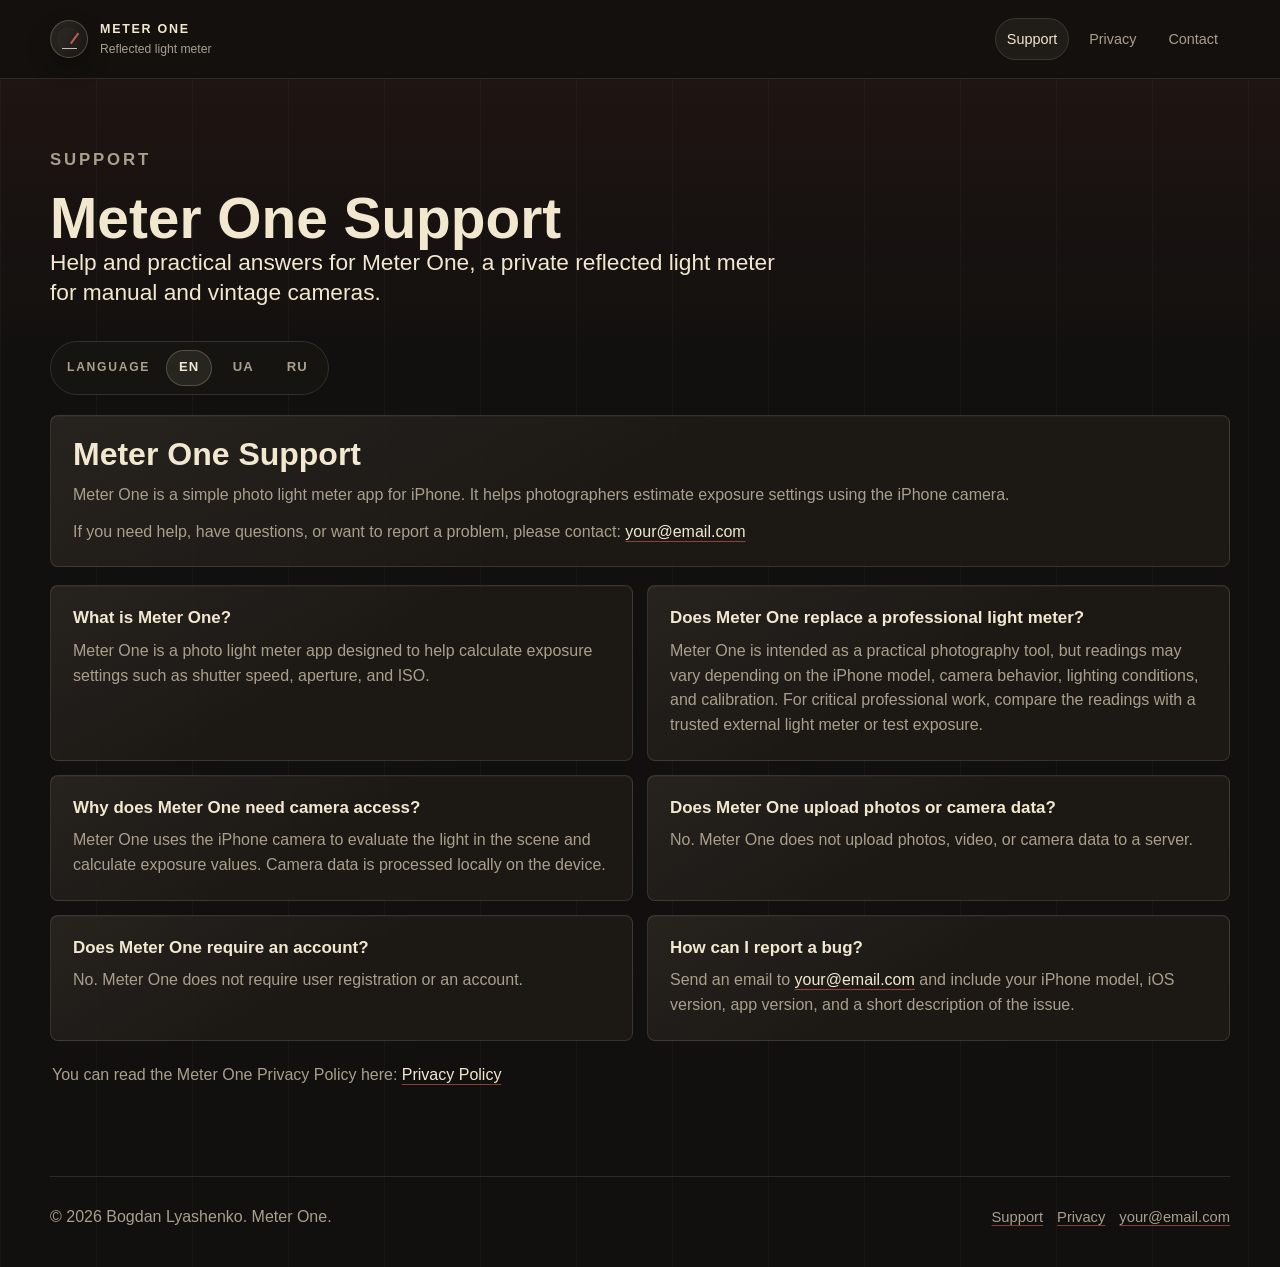
==== support.html @ 644aedee "meter one support" ====
<!doctype html>
<html lang="en">
  <head>
    <meta charset="utf-8">
    <meta name="viewport" content="width=device-width, initial-scale=1">
    <title>Meter One Support</title>
    <meta
      name="description"
      content="Meter One support, FAQ, and contact information in English, Ukrainian, and Russian."
    >
    <link rel="icon" type="image/svg+xml" href="assets/favicon.svg">
    <link rel="stylesheet" href="assets/css/styles.css">
    <script src="assets/js/main.js" defer></script>
  </head>
  <body>
    <header class="site-header">
      <a class="brand" href="index.html" aria-label="Meter One home">
        <span class="brand-glyph" aria-hidden="true"></span>
        <span>
          <span class="brand-title">METER ONE</span>
          <span class="brand-subtitle">Reflected light meter</span>
        </span>
      </a>
      <nav class="site-nav" aria-label="Main navigation">
        <a href="support.html" aria-current="page">Support</a>
        <a href="privacy.html">Privacy</a>
        <a href="#contact" data-email-link>Contact</a>
      </nav>
    </header>

    <main class="page-shell">
      <section class="page-hero">
        <p class="eyebrow">Support</p>
        <h1>Meter One Support</h1>
        <p>
          Help and practical answers for Meter One, a private reflected light meter for manual
          and vintage cameras.
        </p>
      </section>

      <section class="language-shell" aria-label="Localized support content">
        <div class="language-toolbar" data-language-switcher>
          <span>Language</span>
          <button type="button" data-lang-button="en" aria-pressed="true">EN</button>
          <button type="button" data-lang-button="uk" aria-pressed="false">UA</button>
          <button type="button" data-lang-button="ru" aria-pressed="false">RU</button>
        </div>

        <article class="language-panel" data-lang-panel="en" lang="en">
          <div class="policy-card">
            <h2>Meter One Support</h2>
            <p>
              Meter One is a simple photo light meter app for iPhone. It helps photographers estimate
              exposure settings using the iPhone camera.
            </p>
            <p>
              If you need help, have questions, or want to report a problem, please contact:
              <a href="#contact" data-email-link data-email-label="address"></a>
            </p>
          </div>

          <div class="faq-list">
            <article class="faq-card">
              <h3>What is Meter One?</h3>
              <p>Meter One is a photo light meter app designed to help calculate exposure settings such as shutter speed, aperture, and ISO.</p>
            </article>
            <article class="faq-card">
              <h3>Does Meter One replace a professional light meter?</h3>
              <p>Meter One is intended as a practical photography tool, but readings may vary depending on the iPhone model, camera behavior, lighting conditions, and calibration. For critical professional work, compare the readings with a trusted external light meter or test exposure.</p>
            </article>
            <article class="faq-card">
              <h3>Why does Meter One need camera access?</h3>
              <p>Meter One uses the iPhone camera to evaluate the light in the scene and calculate exposure values. Camera data is processed locally on the device.</p>
            </article>
            <article class="faq-card">
              <h3>Does Meter One upload photos or camera data?</h3>
              <p>No. Meter One does not upload photos, video, or camera data to a server.</p>
            </article>
            <article class="faq-card">
              <h3>Does Meter One require an account?</h3>
              <p>No. Meter One does not require user registration or an account.</p>
            </article>
            <article class="faq-card">
              <h3>How can I report a bug?</h3>
              <p>Send an email to <a href="#contact" data-email-link data-email-label="address"></a> and include your iPhone model, iOS version, app version, and a short description of the issue.</p>
            </article>
          </div>

          <p class="policy-link">You can read the Meter One Privacy Policy here: <a href="privacy.html">Privacy Policy</a></p>
        </article>

        <article class="language-panel" data-lang-panel="uk" lang="uk">
          <div class="policy-card">
            <h2>Підтримка Meter One</h2>
            <p>
              Meter One — це простий фотоекспонометр для iPhone. Додаток допомагає фотографам
              приблизно визначати параметри експозиції за допомогою камери iPhone.
            </p>
            <p>
              Якщо вам потрібна допомога, у вас є питання або ви хочете повідомити про проблему,
              напишіть на: <a href="#contact" data-email-link data-email-label="address"></a>
            </p>
          </div>

          <div class="faq-list">
            <article class="faq-card">
              <h3>Що таке Meter One?</h3>
              <p>Meter One — це додаток-фотоекспонометр, який допомагає розраховувати параметри експозиції, такі як витримка, діафрагма та ISO.</p>
            </article>
            <article class="faq-card">
              <h3>Чи замінює Meter One професійний експонометр?</h3>
              <p>Meter One призначений як практичний інструмент для фотографії, але показники можуть відрізнятися залежно від моделі iPhone, роботи камери, умов освітлення та калібрування. Для критично важливої професійної роботи рекомендується порівнювати показники з надійним зовнішнім експонометром або робити тестову експозицію.</p>
            </article>
            <article class="faq-card">
              <h3>Навіщо Meter One потрібен доступ до камери?</h3>
              <p>Meter One використовує камеру iPhone для оцінки освітлення сцени та розрахунку значень експозиції. Дані з камери обробляються локально на пристрої.</p>
            </article>
            <article class="faq-card">
              <h3>Чи завантажує Meter One фотографії або дані з камери?</h3>
              <p>Ні. Meter One не завантажує фотографії, відео або дані з камери на сервер.</p>
            </article>
            <article class="faq-card">
              <h3>Чи потрібен акаунт для використання Meter One?</h3>
              <p>Ні. Meter One не потребує реєстрації або створення акаунта.</p>
            </article>
            <article class="faq-card">
              <h3>Як повідомити про помилку?</h3>
              <p>Напишіть на <a href="#contact" data-email-link data-email-label="address"></a> і вкажіть модель iPhone, версію iOS, версію додатка та короткий опис проблеми.</p>
            </article>
          </div>

          <p class="policy-link">Політику конфіденційності Meter One можна прочитати тут: <a href="privacy.html">Політика конфіденційності</a></p>
        </article>

        <article class="language-panel" data-lang-panel="ru" lang="ru">
          <div class="policy-card">
            <h2>Поддержка Meter One</h2>
            <p>
              Meter One — это простой фотоэкспонометр для iPhone. Приложение помогает фотографам
              приблизительно определять параметры экспозиции с помощью камеры iPhone.
            </p>
            <p>
              Если вам нужна помощь, у вас есть вопросы или вы хотите сообщить о проблеме,
              напишите на: <a href="#contact" data-email-link data-email-label="address"></a>
            </p>
          </div>

          <div class="faq-list">
            <article class="faq-card">
              <h3>Что такое Meter One?</h3>
              <p>Meter One — это приложение-фотоэкспонометр, которое помогает рассчитывать параметры экспозиции, такие как выдержка, диафрагма и ISO.</p>
            </article>
            <article class="faq-card">
              <h3>Заменяет ли Meter One профессиональный экспонометр?</h3>
              <p>Meter One предназначен как практический инструмент для фотографии, но показания могут отличаться в зависимости от модели iPhone, работы камеры, условий освещения и калибровки. Для критически важной профессиональной работы рекомендуется сравнивать показания с надежным внешним экспонометром или делать тестовую экспозицию.</p>
            </article>
            <article class="faq-card">
              <h3>Зачем Meter One нужен доступ к камере?</h3>
              <p>Meter One использует камеру iPhone для оценки освещенности сцены и расчета значений экспозиции. Данные с камеры обрабатываются локально на устройстве.</p>
            </article>
            <article class="faq-card">
              <h3>Загружает ли Meter One фотографии или данные с камеры?</h3>
              <p>Нет. Meter One не загружает фотографии, видео или данные с камеры на сервер.</p>
            </article>
            <article class="faq-card">
              <h3>Нужен ли аккаунт для использования Meter One?</h3>
              <p>Нет. Meter One не требует регистрации или создания аккаунта.</p>
            </article>
            <article class="faq-card">
              <h3>Как сообщить об ошибке?</h3>
              <p>Напишите на <a href="#contact" data-email-link data-email-label="address"></a> и укажите модель iPhone, версию iOS, версию приложения и краткое описание проблемы.</p>
            </article>
          </div>

          <p class="policy-link">Политику конфиденциальности Meter One можно прочитать здесь: <a href="privacy.html">Политика конфиденциальности</a></p>
        </article>
      </section>
    </main>

    <footer class="site-footer" id="contact">
      <p>© 2026 Bogdan Lyashenko. Meter One.</p>
      <nav aria-label="Footer navigation">
        <a href="support.html">Support</a>
        <a href="privacy.html">Privacy</a>
        <a href="#contact" data-email-link data-email-label="address">Contact</a>
      </nav>
    </footer>
  </body>
</html>
---- assets/css/styles.css ----
:root {
  --bg: #11100e;
  --bg-soft: #171512;
  --card: #1e1b17;
  --card-2: #25211c;
  --cream: #f2e8d0;
  --muted: #a99f8c;
  --muted-2: #746d60;
  --red: #b9473f;
  --red-soft: #e06a5f;
  --brass: #c2a15f;
  --line: rgba(242, 232, 208, 0.12);
  --line-strong: rgba(242, 232, 208, 0.22);
  --shadow: rgba(0, 0, 0, 0.36);
  --max: 1180px;
}

* {
  box-sizing: border-box;
}

html {
  min-height: 100%;
  background: var(--bg);
  color: var(--cream);
  scroll-behavior: smooth;
}

body {
  min-height: 100%;
  margin: 0;
  font-family: -apple-system, BlinkMacSystemFont, "SF Pro Display", "SF Pro Text", "Segoe UI", sans-serif;
  color: var(--cream);
  background:
    linear-gradient(180deg, rgba(185, 71, 63, 0.10), transparent 370px),
    linear-gradient(90deg, rgba(242, 232, 208, 0.035) 1px, transparent 1px),
    var(--bg);
  background-size: auto, 96px 96px, auto;
  line-height: 1.55;
  text-rendering: optimizeLegibility;
  -webkit-font-smoothing: antialiased;
}

body::before {
  position: fixed;
  inset: 0;
  z-index: -1;
  pointer-events: none;
  content: "";
  background: linear-gradient(135deg, rgba(255, 255, 255, 0.035), transparent 28%, rgba(0, 0, 0, 0.22));
}

a {
  color: var(--cream);
  text-decoration-color: rgba(224, 106, 95, 0.55);
  text-underline-offset: 0.22em;
  transition: color 180ms ease, border-color 180ms ease, background 180ms ease, transform 180ms ease;
}

a:hover {
  color: var(--red-soft);
}

button {
  font: inherit;
}

::selection {
  color: var(--bg);
  background: var(--cream);
}

.site-header {
  position: sticky;
  top: 0;
  z-index: 10;
  display: flex;
  align-items: center;
  justify-content: space-between;
  gap: 24px;
  width: 100%;
  padding: 18px max(22px, calc((100vw - var(--max)) / 2));
  border-bottom: 1px solid var(--line);
  background: rgba(17, 16, 14, 0.84);
  -webkit-backdrop-filter: blur(18px);
  backdrop-filter: blur(18px);
}

.brand {
  display: inline-flex;
  align-items: center;
  gap: 12px;
  min-width: 0;
  color: var(--cream);
  text-decoration: none;
}

.brand-glyph {
  position: relative;
  display: inline-grid;
  flex: 0 0 auto;
  width: 38px;
  height: 38px;
  place-items: center;
  border: 1px solid var(--line-strong);
  border-radius: 50%;
  background:
    linear-gradient(115deg, rgba(242, 232, 208, 0.08), transparent),
    var(--card);
  box-shadow: inset 0 0 0 6px rgba(0, 0, 0, 0.12), 0 10px 22px rgba(0, 0, 0, 0.25);
}

.brand-glyph::before,
.brand-glyph::after {
  position: absolute;
  content: "";
  background: var(--cream);
  opacity: 0.8;
}

.brand-glyph::before {
  width: 2px;
  height: 13px;
  transform: rotate(36deg) translateY(-3px);
  transform-origin: bottom center;
  background: var(--red-soft);
}

.brand-glyph::after {
  bottom: 8px;
  width: 15px;
  height: 1px;
}

.brand-title,
.brand-subtitle {
  display: block;
}

.brand-title {
  font-size: 0.78rem;
  font-weight: 740;
  letter-spacing: 0.14em;
}

.brand-subtitle {
  margin-top: 1px;
  color: var(--muted);
  font-size: 0.76rem;
}

.site-nav {
  display: flex;
  flex-wrap: wrap;
  align-items: center;
  justify-content: flex-end;
  gap: 8px;
}

.site-nav a {
  padding: 9px 11px;
  border: 1px solid transparent;
  border-radius: 999px;
  color: var(--muted);
  font-size: 0.9rem;
  text-decoration: none;
}

.site-nav a:hover,
.site-nav a[aria-current="page"] {
  border-color: var(--line);
  color: var(--cream);
  background: rgba(242, 232, 208, 0.055);
}

.hero,
.section,
.page-shell {
  width: min(var(--max), calc(100% - 44px));
  margin: 0 auto;
}

.hero {
  display: grid;
  grid-template-columns: minmax(0, 1fr) minmax(360px, 520px);
  gap: 56px;
  align-items: center;
  padding: 64px 0 10px;
}

.hero-copy {
  max-width: 680px;
}

.eyebrow {
  margin: 0 0 16px;
  color: var(--red-soft);
  font-size: 0.76rem;
  font-weight: 730;
  letter-spacing: 0.17em;
  text-transform: uppercase;
}

h1,
h2,
h3,
p {
  overflow-wrap: anywhere;
}

h1,
h2,
h3 {
  margin-top: 0;
  color: var(--cream);
  letter-spacing: 0;
  line-height: 1.04;
}

h1 {
  margin-bottom: 18px;
  font-size: 4.8rem;
  font-weight: 760;
}

.hero-subtitle,
.page-hero h1 + p {
  max-width: 730px;
  margin: 0 0 18px;
  color: var(--cream);
  font-size: 1.42rem;
  line-height: 1.28;
}

.hero-body,
.page-hero p {
  color: var(--muted);
  font-size: 1.05rem;
}

.hero-body {
  max-width: 650px;
  margin: 0 0 30px;
}

.hero-actions {
  display: flex;
  flex-wrap: wrap;
  gap: 12px;
  margin: 0 0 22px;
}

.button {
  display: inline-flex;
  align-items: center;
  justify-content: center;
  min-height: 48px;
  padding: 12px 18px;
  border: 1px solid var(--line-strong);
  border-radius: 999px;
  font-weight: 720;
  text-decoration: none;
}

.button:hover {
  transform: translateY(-1px);
}

.button-primary {
  border-color: rgba(224, 106, 95, 0.45);
  color: #fff8ea;
  background: linear-gradient(180deg, var(--red-soft), var(--red));
  box-shadow: 0 16px 34px rgba(185, 71, 63, 0.22);
}

.button-primary:hover {
  color: #fff8ea;
}

.button-secondary {
  color: var(--cream);
  background: rgba(242, 232, 208, 0.055);
}

.trust-badges {
  display: flex;
  flex-wrap: wrap;
  gap: 10px;
  padding: 0;
  margin: 0;
  list-style: none;
}

.trust-badges li {
  min-height: 34px;
  padding: 7px 11px;
  border: 1px solid var(--line);
  border-radius: 999px;
  color: var(--muted);
  background: rgba(23, 21, 18, 0.72);
  font-size: 0.86rem;
}

.meter-card {
  position: relative;
  overflow: hidden;
  min-height: 500px;
  padding: 24px;
  border: 1px solid var(--line);
  border-radius: 8px;
  background:
    linear-gradient(145deg, rgba(255, 255, 255, 0.06), transparent 36%),
    linear-gradient(180deg, var(--card-2), var(--card));
  box-shadow: inset 0 1px 0 rgba(255, 255, 255, 0.04), 0 34px 80px var(--shadow);
}

.meter-card::before {
  position: absolute;
  inset: 16px;
  content: "";
  border: 1px solid rgba(242, 232, 208, 0.075);
  border-radius: 6px;
  pointer-events: none;
}

.meter-topline,
.meter-readout {
  position: relative;
  z-index: 1;
  display: flex;
  justify-content: space-between;
  gap: 16px;
  color: var(--muted);
  font-size: 0.72rem;
  font-weight: 720;
  letter-spacing: 0.16em;
}

.meter-topline {
  margin-bottom: 14px;
}

.meter-readout {
  margin-top: -10px;
  color: var(--cream);
}

.meter-svg {
  position: relative;
  z-index: 1;
  display: block;
  width: 100%;
  height: auto;
  margin: 8px auto 0;
}

.dial-arc {
  fill: none;
  stroke: rgba(242, 232, 208, 0.45);
  stroke-linecap: round;
  stroke-width: 2;
}

.dial-arc-inner {
  stroke: rgba(194, 161, 95, 0.35);
  stroke-width: 1;
}

.dial-ticks line {
  stroke: var(--cream);
  stroke-linecap: round;
  stroke-width: 2;
}

.dial-ticks line:nth-child(even) {
  opacity: 0.5;
  stroke-width: 1.5;
}

.dial-labels text {
  fill: var(--muted);
  font-size: 13px;
  font-weight: 720;
  letter-spacing: 0.08em;
  text-anchor: middle;
}

.dial-labels .dial-small {
  fill: var(--cream);
  font-size: 12px;
}

.dial-labels .dial-value {
  fill: var(--cream);
  font-size: 17px;
  letter-spacing: 0;
}

.meter-needle {
  stroke: var(--red-soft);
  stroke-linecap: round;
  stroke-width: 5;
  filter: drop-shadow(0 8px 10px rgba(185, 71, 63, 0.24));
}

.needle-hub-outer {
  fill: #171512;
  stroke: rgba(242, 232, 208, 0.2);
  stroke-width: 2;
}

.needle-hub {
  fill: var(--red);
  stroke: rgba(242, 232, 208, 0.25);
  stroke-width: 2;
}

.section {
  padding: 52px 0;
}

.section-heading {
  max-width: 720px;
  margin-bottom: 24px;
}

.section-heading h2,
.split-section h2,
.page-hero h1 {
  margin-bottom: 0;
  font-size: 2.6rem;
}

.feature-grid,
.summary-grid,
.link-panel-grid {
  display: grid;
  grid-template-columns: repeat(4, minmax(0, 1fr));
  gap: 14px;
}

.feature-card,
.summary-card,
.faq-card,
.policy-card,
.policy-section,
.link-panel {
  border: 1px solid var(--line);
  border-radius: 8px;
  background:
    linear-gradient(150deg, rgba(242, 232, 208, 0.05), transparent 48%),
    rgba(30, 27, 23, 0.88);
  box-shadow: inset 0 1px 0 rgba(255, 255, 255, 0.035);
}

.feature-card,
.summary-card,
.faq-card,
.policy-card,
.policy-section {
  padding: 22px;
}

.feature-card h3,
.summary-card h2,
.faq-card h3,
.policy-section h3 {
  margin-bottom: 10px;
  font-size: 1.06rem;
  line-height: 1.2;
}

.feature-card p,
.summary-card p,
.faq-card p,
.policy-card p,
.policy-section p,
.policy-link {
  margin: 0;
  color: var(--muted);
}

.split-section {
  display: grid;
  grid-template-columns: minmax(0, 0.9fr) minmax(0, 1.1fr);
  gap: 32px;
  align-items: start;
  padding-bottom: 82px;
}

.link-panel-grid {
  grid-template-columns: repeat(2, minmax(0, 1fr));
}

.link-panel {
  display: grid;
  min-height: 150px;
  padding: 22px;
  color: var(--cream);
  text-decoration: none;
}

.link-panel span {
  align-self: start;
  color: var(--red-soft);
  font-size: 0.74rem;
  font-weight: 760;
  letter-spacing: 0.15em;
  text-transform: uppercase;
}

.link-panel strong {
  align-self: end;
  font-size: 1.12rem;
  line-height: 1.28;
}

.link-panel:hover {
  border-color: rgba(224, 106, 95, 0.45);
  color: var(--cream);
  background:
    linear-gradient(150deg, rgba(224, 106, 95, 0.11), transparent 56%),
    rgba(37, 33, 28, 0.9);
  transform: translateY(-2px);
}

.page-shell {
  padding: 68px 0 84px;
}

.page-hero {
  max-width: 780px;
  margin-bottom: 34px;
}

.page-hero h1 {
  font-size: 3.55rem;
}

.summary-grid {
  margin-bottom: 34px;
}

.summary-card h2 {
  color: var(--cream);
}

.language-shell {
  display: grid;
  gap: 20px;
}

.language-toolbar {
  position: sticky;
  top: 78px;
  z-index: 4;
  display: flex;
  flex-wrap: wrap;
  align-items: center;
  gap: 8px;
  width: fit-content;
  max-width: 100%;
  padding: 8px;
  border: 1px solid var(--line);
  border-radius: 999px;
  background: rgba(23, 21, 18, 0.86);
  -webkit-backdrop-filter: blur(14px);
  backdrop-filter: blur(14px);
}

.language-toolbar span {
  padding: 0 8px;
  color: var(--muted);
  font-size: 0.76rem;
  font-weight: 720;
  letter-spacing: 0.14em;
  text-transform: uppercase;
}

.language-toolbar button {
  min-width: 46px;
  min-height: 36px;
  border: 1px solid transparent;
  border-radius: 999px;
  color: var(--muted);
  background: transparent;
  cursor: pointer;
  font-size: 0.82rem;
  font-weight: 760;
  letter-spacing: 0.08em;
  transition: color 180ms ease, background 180ms ease, border-color 180ms ease;
}

.language-toolbar button:hover,
.language-toolbar button.is-active,
.language-toolbar button[aria-pressed="true"] {
  border-color: var(--line-strong);
  color: var(--cream);
  background: rgba(242, 232, 208, 0.08);
}

.language-panel {
  display: grid;
  gap: 18px;
}

.language-panel[hidden] {
  display: none;
}

.policy-card h2 {
  margin-bottom: 12px;
  font-size: 2rem;
}

.policy-card p + p {
  margin-top: 12px;
}

.updated {
  color: var(--red-soft) !important;
  font-size: 0.9rem;
  font-weight: 720;
}

.faq-list,
.policy-section-list {
  display: grid;
  grid-template-columns: repeat(2, minmax(0, 1fr));
  gap: 14px;
}

.policy-section-list {
  grid-template-columns: 1fr;
}

.policy-link {
  padding: 4px 2px;
}

.site-footer {
  display: flex;
  align-items: center;
  justify-content: space-between;
  gap: 18px;
  width: min(var(--max), calc(100% - 44px));
  margin: 0 auto;
  padding: 28px 0 38px;
  border-top: 1px solid var(--line);
  color: var(--muted);
}

.site-footer p {
  margin: 0;
}

.site-footer nav {
  display: flex;
  flex-wrap: wrap;
  justify-content: flex-end;
  gap: 14px;
}

.site-footer a {
  color: var(--muted);
  font-size: 0.92rem;
}

.site-footer a:hover {
  color: var(--cream);
}

.not-found {
  min-height: 62vh;
}

@media (max-width: 980px) {
  .hero {
    grid-template-columns: 1fr;
    gap: 34px;
    padding-top: 62px;
  }

  h1 {
    font-size: 3.7rem;
  }

  .feature-grid,
  .summary-grid {
    grid-template-columns: repeat(2, minmax(0, 1fr));
  }

  .split-section {
    grid-template-columns: 1fr;
  }
}

@media (max-width: 720px) {
  .site-header {
    position: static;
    align-items: flex-start;
    flex-direction: column;
    padding: 16px 22px;
  }

  .site-nav {
    justify-content: flex-start;
    width: 100%;
  }

  .site-nav a {
    padding-inline: 10px;
  }

  .hero,
  .section,
  .page-shell,
  .site-footer {
    width: min(100% - 32px, var(--max));
  }

  .hero {
    padding: 44px 0 34px;
  }

  h1,
  .page-hero h1 {
    font-size: 3rem;
  }

  .hero-subtitle,
  .page-hero h1 + p {
    font-size: 1.22rem;
  }

  .section-heading h2,
  .split-section h2 {
    font-size: 2.1rem;
  }

  .meter-card {
    min-height: auto;
    padding: 18px;
  }

  .meter-card::before {
    inset: 10px;
  }

  .feature-grid,
  .summary-grid,
  .faq-list,
  .link-panel-grid {
    grid-template-columns: 1fr;
  }

  .language-toolbar {
    position: static;
    width: 100%;
    border-radius: 18px;
  }

  .language-toolbar span {
    width: 100%;
    padding: 2px 8px;
  }

  .language-toolbar button {
    flex: 1 1 0;
  }

  .site-footer {
    align-items: flex-start;
    flex-direction: column;
  }

  .site-footer nav {
    justify-content: flex-start;
  }
}

@media (max-width: 420px) {
  h1,
  .page-hero h1 {
    font-size: 2.55rem;
  }

  .brand-title {
    font-size: 0.72rem;
  }

  .brand-subtitle {
    font-size: 0.72rem;
  }

  .button {
    width: 100%;
  }

  .trust-badges li {
    flex: 1 1 calc(50% - 10px);
    text-align: center;
  }

  .feature-card,
  .summary-card,
  .faq-card,
  .policy-card,
  .policy-section {
    padding: 18px;
  }
}

@media (prefers-reduced-motion: reduce) {
  *,
  *::before,
  *::after {
    scroll-behavior: auto !important;
    transition-duration: 0.01ms !important;
    animation-duration: 0.01ms !important;
    animation-iteration-count: 1 !important;
  }
}
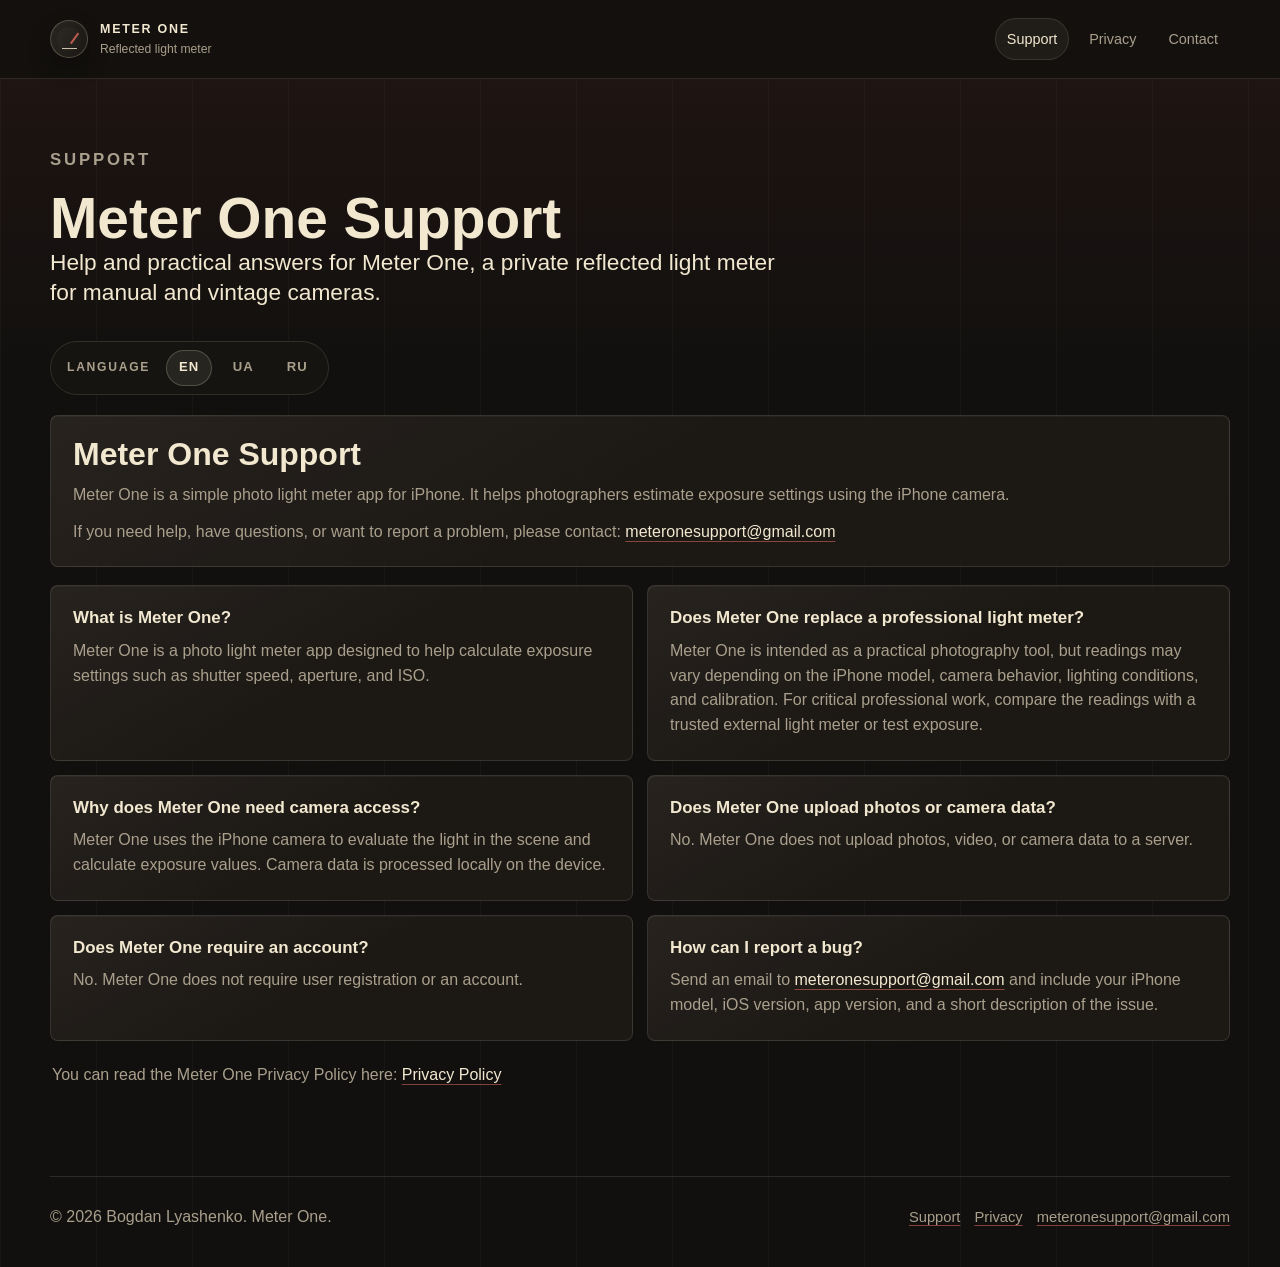
==== commit ecd571b4: "privacy changes" ====
--- a/support.html
+++ b/support.html
@@ -129,7 +129,7 @@
             </article>
           </div>
 
-          <p class="policy-link">Політику конфіденційності Meter One можна прочитати тут: <a href="privacy.html">Політика конфіденційності</a></p>
+          <p class="policy-link">Політику конфіденційності Meter One можна прочитати тут: <a href="privacy.html?lang=uk">Політика конфіденційності</a></p>
         </article>
 
         <article class="language-panel" data-lang-panel="ru" lang="ru">
@@ -172,7 +172,7 @@
             </article>
           </div>
 
-          <p class="policy-link">Политику конфиденциальности Meter One можно прочитать здесь: <a href="privacy.html">Политика конфиденциальности</a></p>
+          <p class="policy-link">Политику конфиденциальности Meter One можно прочитать здесь: <a href="privacy.html?lang=ru">Политика конфиденциальности</a></p>
         </article>
       </section>
     </main>
